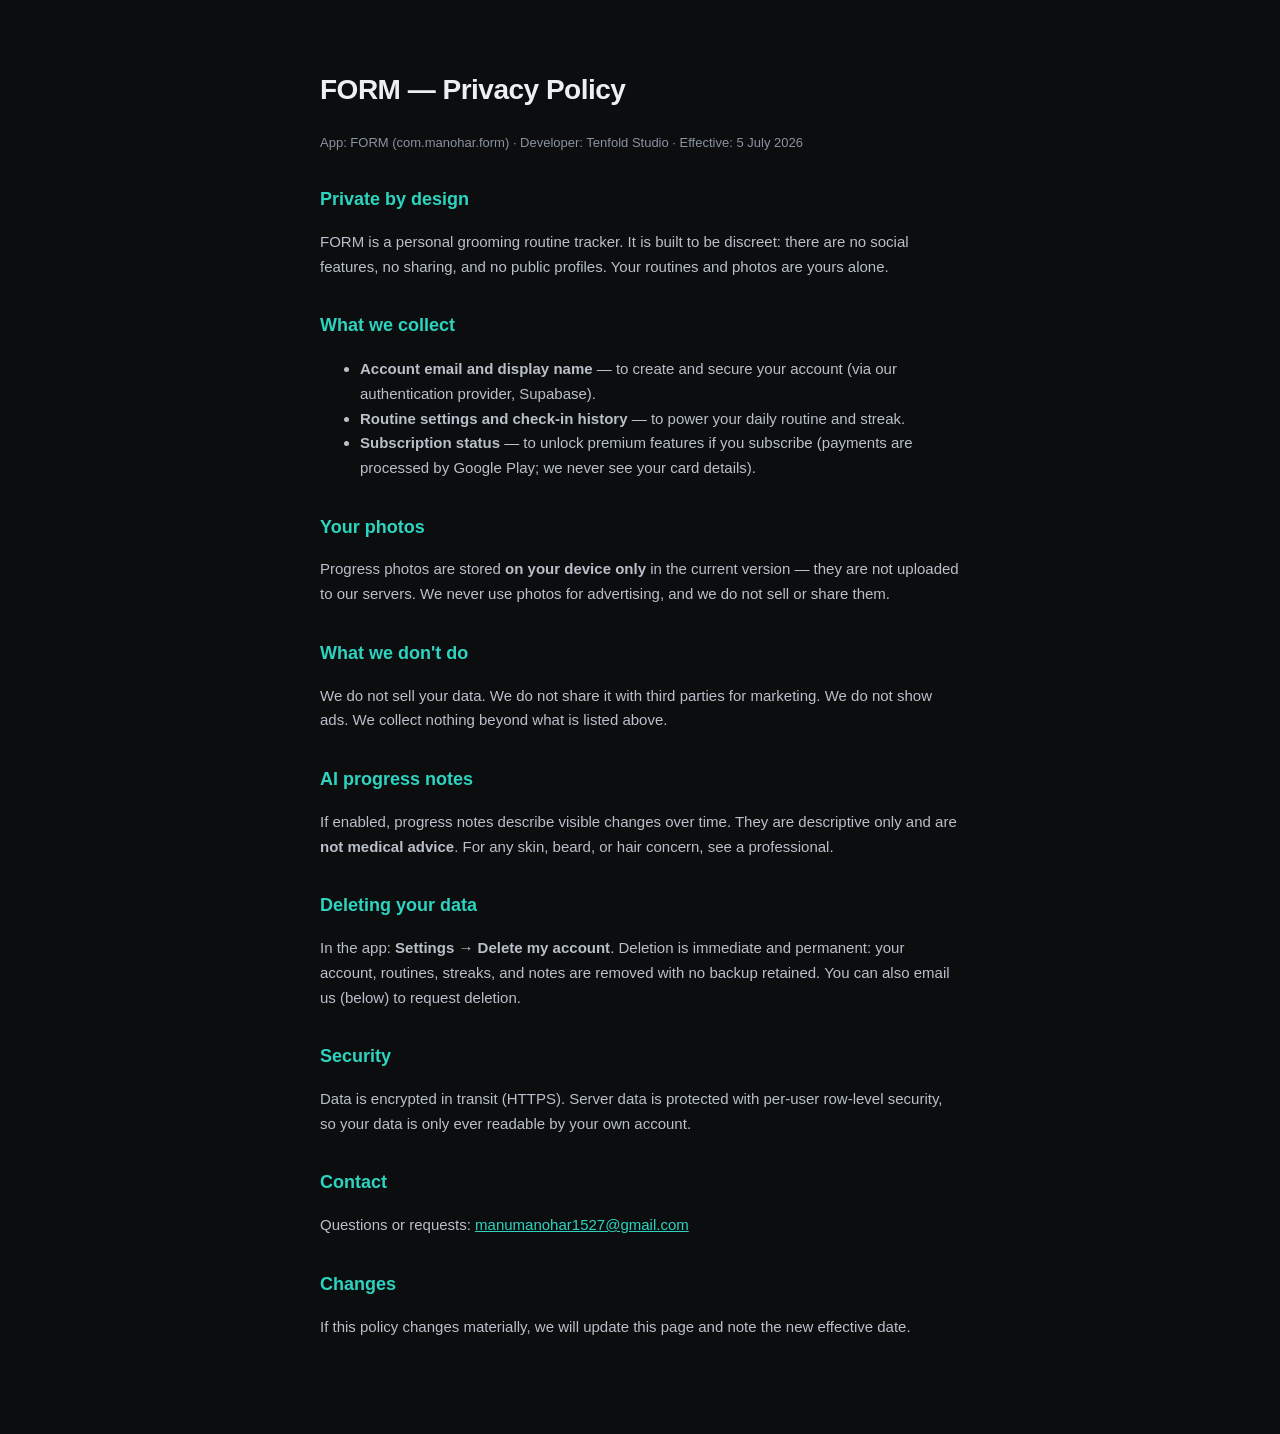
==== form-privacy.html @ 716d15b2 "Add FORM privacy policy page" ====
<!doctype html>
<html lang="en">
<head>
<meta charset="utf-8">
<meta name="viewport" content="width=device-width, initial-scale=1">
<title>FORM — Privacy Policy</title>
<style>
  body { background:#0B0D0F; color:#EDEFF1; font-family:-apple-system,BlinkMacSystemFont,"Segoe UI",Roboto,sans-serif; margin:0; }
  main { max-width:640px; margin:0 auto; padding:48px 24px 80px; line-height:1.65; }
  h1 { font-size:28px; letter-spacing:-0.5px; }
  h2 { font-size:18px; margin-top:32px; color:#2DD4BF; }
  p, li { color:#B9C0C9; font-size:15px; }
  .meta { color:#8A93A0; font-size:13px; }
  a { color:#2DD4BF; }
</style>
</head>
<body>
<main>
  <h1>FORM — Privacy Policy</h1>
  <p class="meta">App: FORM (com.manohar.form) · Developer: Tenfold Studio · Effective: 5 July 2026</p>

  <h2>Private by design</h2>
  <p>FORM is a personal grooming routine tracker. It is built to be discreet: there are no
  social features, no sharing, and no public profiles. Your routines and photos are yours alone.</p>

  <h2>What we collect</h2>
  <ul>
    <li><strong>Account email and display name</strong> — to create and secure your account
    (via our authentication provider, Supabase).</li>
    <li><strong>Routine settings and check-in history</strong> — to power your daily routine
    and streak.</li>
    <li><strong>Subscription status</strong> — to unlock premium features if you subscribe
    (payments are processed by Google Play; we never see your card details).</li>
  </ul>

  <h2>Your photos</h2>
  <p>Progress photos are stored <strong>on your device only</strong> in the current version —
  they are not uploaded to our servers. We never use photos for advertising, and we do not
  sell or share them.</p>

  <h2>What we don't do</h2>
  <p>We do not sell your data. We do not share it with third parties for marketing. We do not
  show ads. We collect nothing beyond what is listed above.</p>

  <h2>AI progress notes</h2>
  <p>If enabled, progress notes describe visible changes over time. They are descriptive only
  and are <strong>not medical advice</strong>. For any skin, beard, or hair concern, see a
  professional.</p>

  <h2>Deleting your data</h2>
  <p>In the app: <strong>Settings → Delete my account</strong>. Deletion is immediate and
  permanent: your account, routines, streaks, and notes are removed with no backup retained.
  You can also email us (below) to request deletion.</p>

  <h2>Security</h2>
  <p>Data is encrypted in transit (HTTPS). Server data is protected with per-user row-level
  security, so your data is only ever readable by your own account.</p>

  <h2>Contact</h2>
  <p>Questions or requests: <a href="mailto:manumanohar1527@gmail.com">manumanohar1527@gmail.com</a></p>

  <h2>Changes</h2>
  <p>If this policy changes materially, we will update this page and note the new effective date.</p>
</main>
</body>
</html>
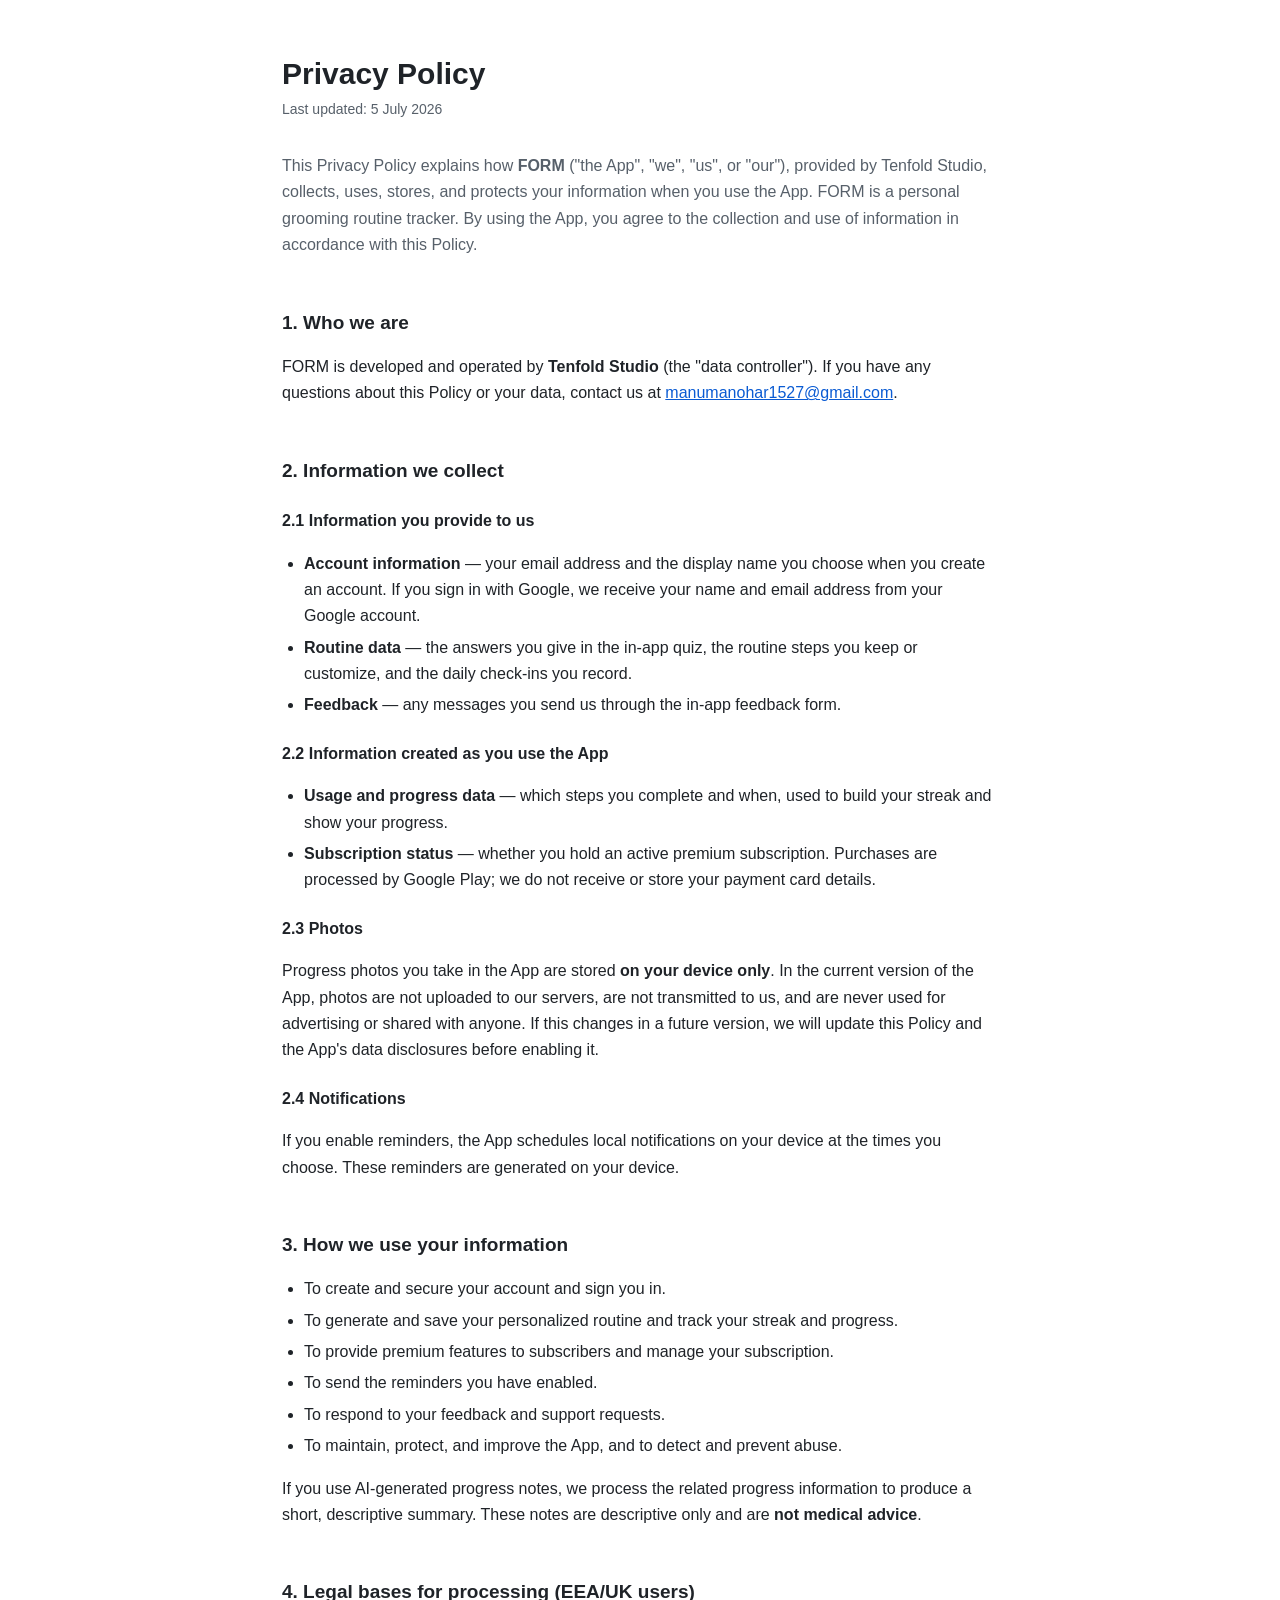
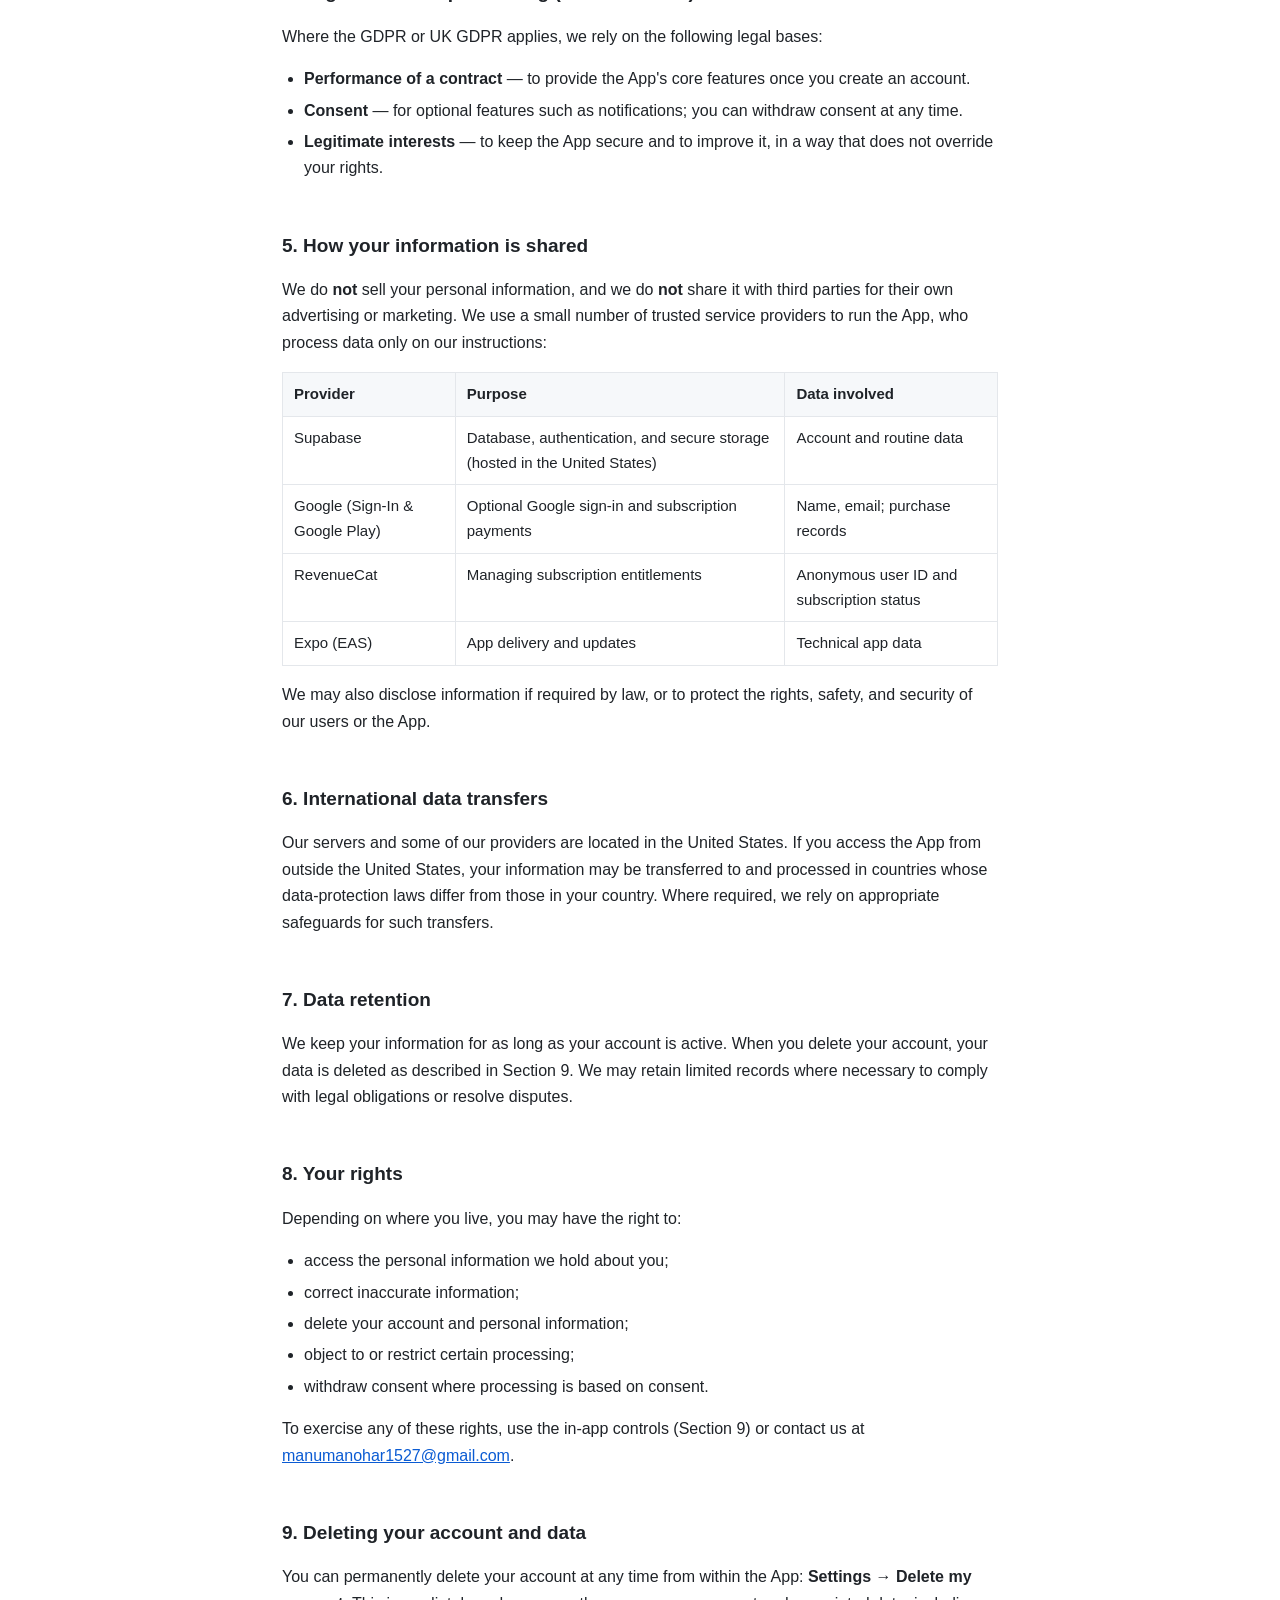
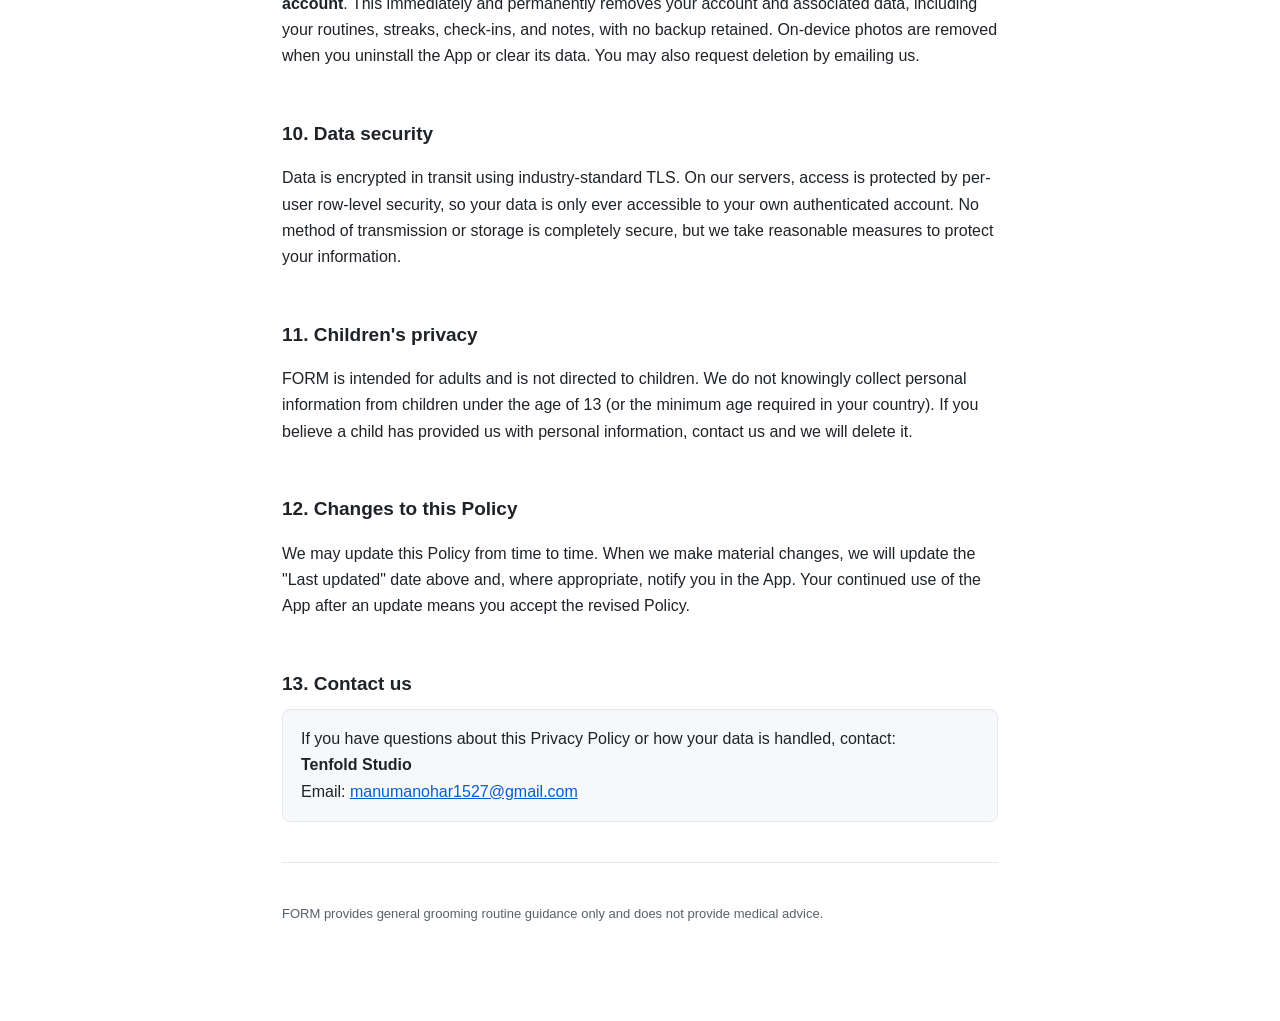
==== commit 1f5db7c9: "Replace privacy policy with a standard, plain-formatted version" ====
--- a/form-privacy.html
+++ b/form-privacy.html
@@ -3,64 +3,209 @@
 <head>
 <meta charset="utf-8">
 <meta name="viewport" content="width=device-width, initial-scale=1">
-<title>FORM — Privacy Policy</title>
+<title>Privacy Policy — FORM</title>
+<meta name="description" content="Privacy Policy for the FORM mobile application.">
 <style>
-  body { background:#0B0D0F; color:#EDEFF1; font-family:-apple-system,BlinkMacSystemFont,"Segoe UI",Roboto,sans-serif; margin:0; }
-  main { max-width:640px; margin:0 auto; padding:48px 24px 80px; line-height:1.65; }
-  h1 { font-size:28px; letter-spacing:-0.5px; }
-  h2 { font-size:18px; margin-top:32px; color:#2DD4BF; }
-  p, li { color:#B9C0C9; font-size:15px; }
-  .meta { color:#8A93A0; font-size:13px; }
-  a { color:#2DD4BF; }
+  :root { --text:#1f2328; --muted:#57606a; --rule:#e4e7eb; --link:#0a5bd3; }
+  * { box-sizing: border-box; }
+  body {
+    margin: 0;
+    background: #ffffff;
+    color: var(--text);
+    font-family: -apple-system, BlinkMacSystemFont, "Segoe UI", Roboto, Helvetica, Arial, sans-serif;
+    line-height: 1.65;
+    font-size: 16px;
+  }
+  .wrap { max-width: 760px; margin: 0 auto; padding: 56px 22px 96px; }
+  h1 { font-size: 30px; line-height: 1.2; margin: 0 0 6px; }
+  .updated { color: var(--muted); font-size: 14px; margin: 0 0 32px; }
+  h2 { font-size: 19px; margin: 40px 0 10px; padding-top: 8px; }
+  h3 { font-size: 16px; margin: 22px 0 6px; }
+  p, li { color: var(--text); }
+  ul { padding-left: 22px; }
+  li { margin: 5px 0; }
+  a { color: var(--link); }
+  .lead { color: var(--muted); font-size: 16px; }
+  table { border-collapse: collapse; width: 100%; margin: 14px 0; font-size: 15px; }
+  th, td { border: 1px solid var(--rule); padding: 9px 11px; text-align: left; vertical-align: top; }
+  th { background: #f6f8fa; font-weight: 600; }
+  hr { border: 0; border-top: 1px solid var(--rule); margin: 40px 0; }
+  .contact { background: #f6f8fa; border: 1px solid var(--rule); border-radius: 8px; padding: 16px 18px; }
+  code { background: #f6f8fa; padding: 1px 5px; border-radius: 4px; font-size: 14px; }
 </style>
 </head>
 <body>
-<main>
-  <h1>FORM — Privacy Policy</h1>
-  <p class="meta">App: FORM (com.manohar.form) · Developer: Tenfold Studio · Effective: 5 July 2026</p>
-
-  <h2>Private by design</h2>
-  <p>FORM is a personal grooming routine tracker. It is built to be discreet: there are no
-  social features, no sharing, and no public profiles. Your routines and photos are yours alone.</p>
-
-  <h2>What we collect</h2>
-  <ul>
-    <li><strong>Account email and display name</strong> — to create and secure your account
-    (via our authentication provider, Supabase).</li>
-    <li><strong>Routine settings and check-in history</strong> — to power your daily routine
-    and streak.</li>
-    <li><strong>Subscription status</strong> — to unlock premium features if you subscribe
-    (payments are processed by Google Play; we never see your card details).</li>
-  </ul>
-
-  <h2>Your photos</h2>
-  <p>Progress photos are stored <strong>on your device only</strong> in the current version —
-  they are not uploaded to our servers. We never use photos for advertising, and we do not
-  sell or share them.</p>
-
-  <h2>What we don't do</h2>
-  <p>We do not sell your data. We do not share it with third parties for marketing. We do not
-  show ads. We collect nothing beyond what is listed above.</p>
-
-  <h2>AI progress notes</h2>
-  <p>If enabled, progress notes describe visible changes over time. They are descriptive only
-  and are <strong>not medical advice</strong>. For any skin, beard, or hair concern, see a
-  professional.</p>
-
-  <h2>Deleting your data</h2>
-  <p>In the app: <strong>Settings → Delete my account</strong>. Deletion is immediate and
-  permanent: your account, routines, streaks, and notes are removed with no backup retained.
-  You can also email us (below) to request deletion.</p>
-
-  <h2>Security</h2>
-  <p>Data is encrypted in transit (HTTPS). Server data is protected with per-user row-level
-  security, so your data is only ever readable by your own account.</p>
-
-  <h2>Contact</h2>
-  <p>Questions or requests: <a href="mailto:manumanohar1527@gmail.com">manumanohar1527@gmail.com</a></p>
-
-  <h2>Changes</h2>
-  <p>If this policy changes materially, we will update this page and note the new effective date.</p>
-</main>
+<div class="wrap">
+
+  <h1>Privacy Policy</h1>
+  <p class="updated">Last updated: 5 July 2026</p>
+
+  <p class="lead">
+    This Privacy Policy explains how <strong>FORM</strong> ("the App", "we", "us", or "our"),
+    provided by Tenfold Studio, collects, uses, stores, and protects your information when you
+    use the App. FORM is a personal grooming routine tracker. By using the App, you agree to the
+    collection and use of information in accordance with this Policy.
+  </p>
+
+  <h2>1. Who we are</h2>
+  <p>
+    FORM is developed and operated by <strong>Tenfold Studio</strong> (the "data controller").
+    If you have any questions about this Policy or your data, contact us at
+    <a href="mailto:manumanohar1527@gmail.com">manumanohar1527@gmail.com</a>.
+  </p>
+
+  <h2>2. Information we collect</h2>
+
+  <h3>2.1 Information you provide to us</h3>
+  <ul>
+    <li><strong>Account information</strong> — your email address and the display name you
+      choose when you create an account. If you sign in with Google, we receive your name and
+      email address from your Google account.</li>
+    <li><strong>Routine data</strong> — the answers you give in the in-app quiz, the routine
+      steps you keep or customize, and the daily check-ins you record.</li>
+    <li><strong>Feedback</strong> — any messages you send us through the in-app feedback form.</li>
+  </ul>
+
+  <h3>2.2 Information created as you use the App</h3>
+  <ul>
+    <li><strong>Usage and progress data</strong> — which steps you complete and when, used to
+      build your streak and show your progress.</li>
+    <li><strong>Subscription status</strong> — whether you hold an active premium subscription.
+      Purchases are processed by Google Play; we do not receive or store your payment card
+      details.</li>
+  </ul>
+
+  <h3>2.3 Photos</h3>
+  <p>
+    Progress photos you take in the App are stored <strong>on your device only</strong>. In the
+    current version of the App, photos are not uploaded to our servers, are not transmitted to
+    us, and are never used for advertising or shared with anyone. If this changes in a future
+    version, we will update this Policy and the App's data disclosures before enabling it.
+  </p>
+
+  <h3>2.4 Notifications</h3>
+  <p>
+    If you enable reminders, the App schedules local notifications on your device at the times
+    you choose. These reminders are generated on your device.
+  </p>
+
+  <h2>3. How we use your information</h2>
+  <ul>
+    <li>To create and secure your account and sign you in.</li>
+    <li>To generate and save your personalized routine and track your streak and progress.</li>
+    <li>To provide premium features to subscribers and manage your subscription.</li>
+    <li>To send the reminders you have enabled.</li>
+    <li>To respond to your feedback and support requests.</li>
+    <li>To maintain, protect, and improve the App, and to detect and prevent abuse.</li>
+  </ul>
+  <p>
+    If you use AI-generated progress notes, we process the related progress information to
+    produce a short, descriptive summary. These notes are descriptive only and are
+    <strong>not medical advice</strong>.
+  </p>
+
+  <h2>4. Legal bases for processing (EEA/UK users)</h2>
+  <p>Where the GDPR or UK GDPR applies, we rely on the following legal bases:</p>
+  <ul>
+    <li><strong>Performance of a contract</strong> — to provide the App's core features once you
+      create an account.</li>
+    <li><strong>Consent</strong> — for optional features such as notifications; you can withdraw
+      consent at any time.</li>
+    <li><strong>Legitimate interests</strong> — to keep the App secure and to improve it, in a
+      way that does not override your rights.</li>
+  </ul>
+
+  <h2>5. How your information is shared</h2>
+  <p>
+    We do <strong>not</strong> sell your personal information, and we do <strong>not</strong>
+    share it with third parties for their own advertising or marketing. We use a small number of
+    trusted service providers to run the App, who process data only on our instructions:
+  </p>
+  <table>
+    <tr><th>Provider</th><th>Purpose</th><th>Data involved</th></tr>
+    <tr><td>Supabase</td><td>Database, authentication, and secure storage (hosted in the United States)</td><td>Account and routine data</td></tr>
+    <tr><td>Google (Sign-In &amp; Google Play)</td><td>Optional Google sign-in and subscription payments</td><td>Name, email; purchase records</td></tr>
+    <tr><td>RevenueCat</td><td>Managing subscription entitlements</td><td>Anonymous user ID and subscription status</td></tr>
+    <tr><td>Expo (EAS)</td><td>App delivery and updates</td><td>Technical app data</td></tr>
+  </table>
+  <p>
+    We may also disclose information if required by law, or to protect the rights, safety, and
+    security of our users or the App.
+  </p>
+
+  <h2>6. International data transfers</h2>
+  <p>
+    Our servers and some of our providers are located in the United States. If you access the
+    App from outside the United States, your information may be transferred to and processed in
+    countries whose data-protection laws differ from those in your country. Where required, we
+    rely on appropriate safeguards for such transfers.
+  </p>
+
+  <h2>7. Data retention</h2>
+  <p>
+    We keep your information for as long as your account is active. When you delete your account,
+    your data is deleted as described in Section 9. We may retain limited records where necessary
+    to comply with legal obligations or resolve disputes.
+  </p>
+
+  <h2>8. Your rights</h2>
+  <p>Depending on where you live, you may have the right to:</p>
+  <ul>
+    <li>access the personal information we hold about you;</li>
+    <li>correct inaccurate information;</li>
+    <li>delete your account and personal information;</li>
+    <li>object to or restrict certain processing;</li>
+    <li>withdraw consent where processing is based on consent.</li>
+  </ul>
+  <p>To exercise any of these rights, use the in-app controls (Section 9) or contact us at
+    <a href="mailto:manumanohar1527@gmail.com">manumanohar1527@gmail.com</a>.</p>
+
+  <h2>9. Deleting your account and data</h2>
+  <p>
+    You can permanently delete your account at any time from within the App:
+    <strong>Settings &rarr; Delete my account</strong>. This immediately and permanently removes
+    your account and associated data, including your routines, streaks, check-ins, and notes,
+    with no backup retained. On-device photos are removed when you uninstall the App or clear its
+    data. You may also request deletion by emailing us.
+  </p>
+
+  <h2>10. Data security</h2>
+  <p>
+    Data is encrypted in transit using industry-standard TLS. On our servers, access is
+    protected by per-user row-level security, so your data is only ever accessible to your own
+    authenticated account. No method of transmission or storage is completely secure, but we
+    take reasonable measures to protect your information.
+  </p>
+
+  <h2>11. Children's privacy</h2>
+  <p>
+    FORM is intended for adults and is not directed to children. We do not knowingly collect
+    personal information from children under the age of 13 (or the minimum age required in your
+    country). If you believe a child has provided us with personal information, contact us and we
+    will delete it.
+  </p>
+
+  <h2>12. Changes to this Policy</h2>
+  <p>
+    We may update this Policy from time to time. When we make material changes, we will update
+    the "Last updated" date above and, where appropriate, notify you in the App. Your continued
+    use of the App after an update means you accept the revised Policy.
+  </p>
+
+  <h2>13. Contact us</h2>
+  <div class="contact">
+    <p style="margin:0">
+      If you have questions about this Privacy Policy or how your data is handled, contact:<br>
+      <strong>Tenfold Studio</strong><br>
+      Email: <a href="mailto:manumanohar1527@gmail.com">manumanohar1527@gmail.com</a>
+    </p>
+  </div>
+
+  <hr>
+  <p style="color:var(--muted); font-size:13px; margin:0">
+    FORM provides general grooming routine guidance only and does not provide medical advice.
+  </p>
+
+</div>
 </body>
 </html>
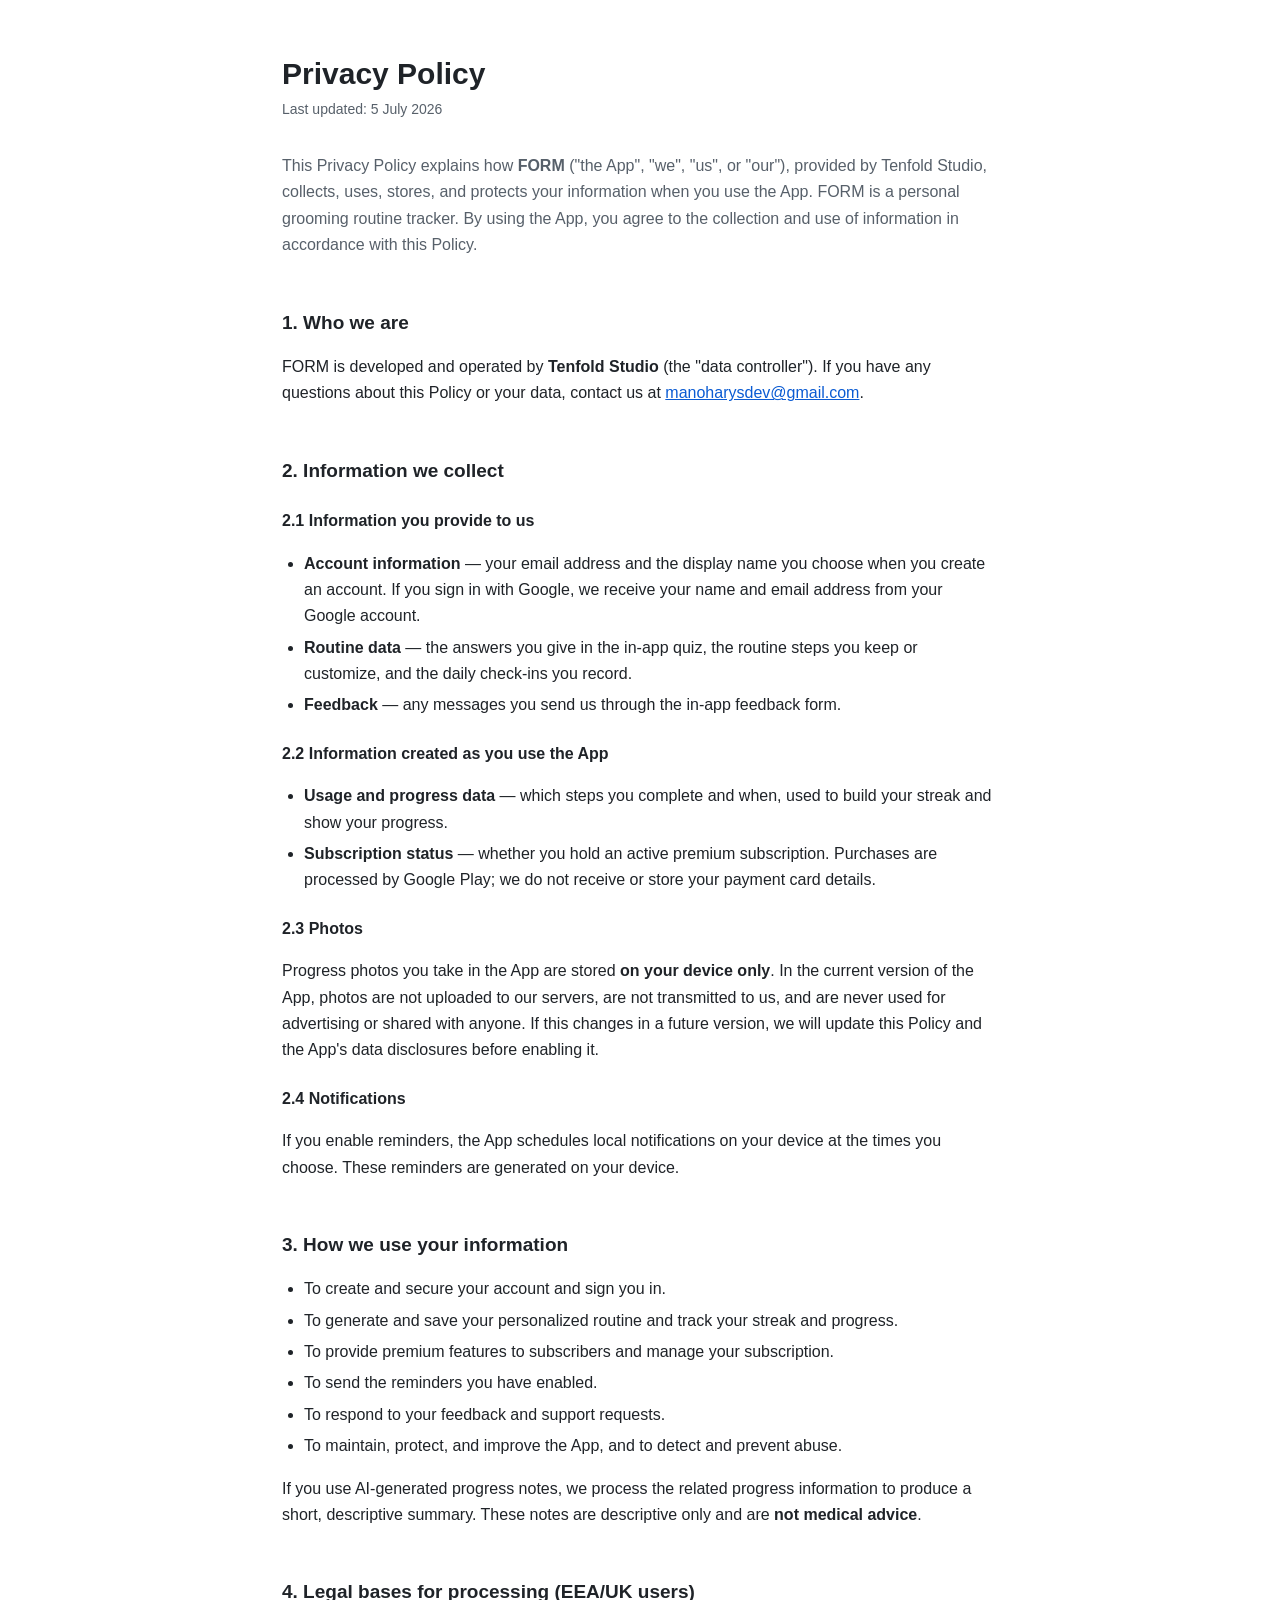
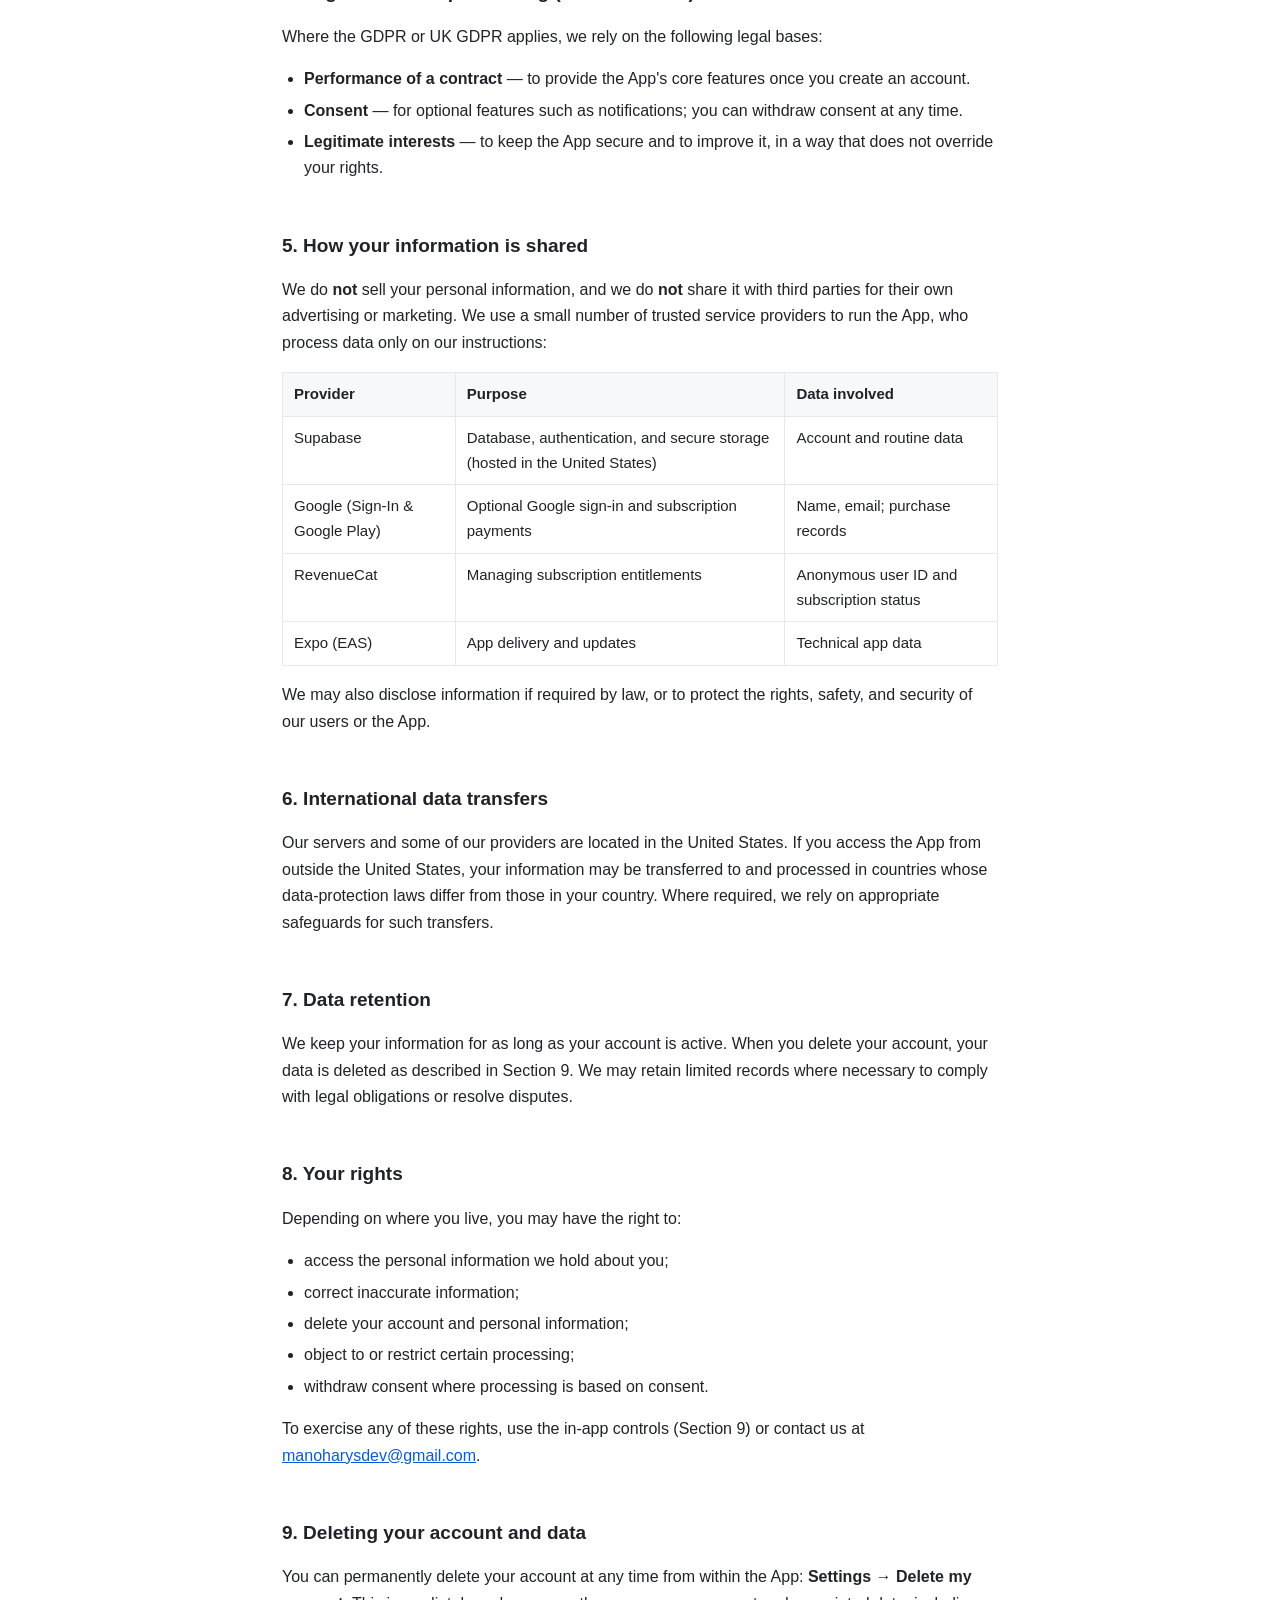
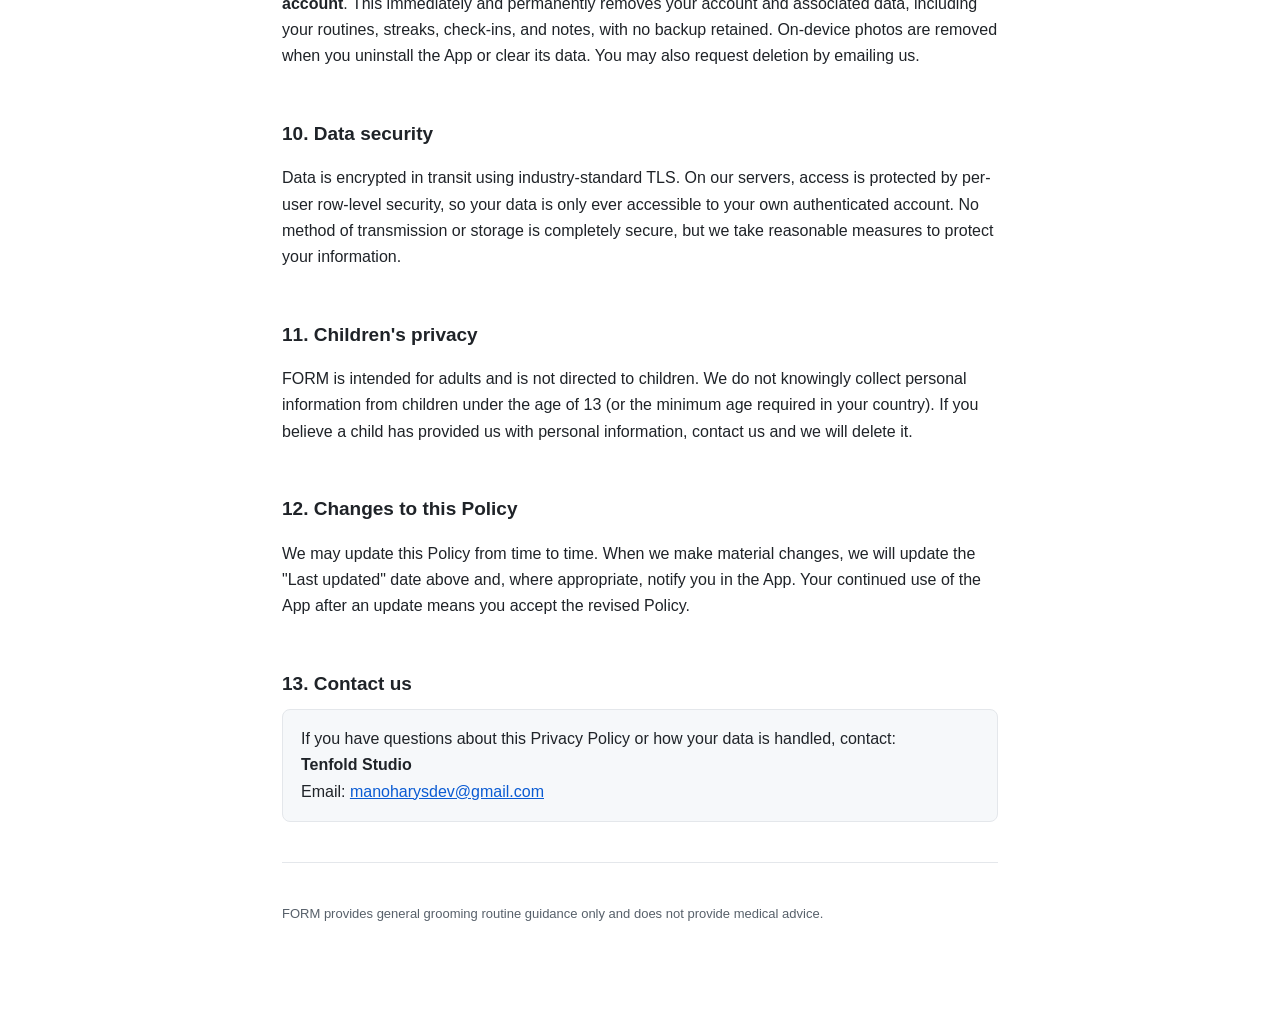
==== commit c7e20449: "Use dedicated contact email in privacy policy" ====
--- a/form-privacy.html
+++ b/form-privacy.html
@@ -51,7 +51,7 @@
   <p>
     FORM is developed and operated by <strong>Tenfold Studio</strong> (the "data controller").
     If you have any questions about this Policy or your data, contact us at
-    <a href="mailto:manumanohar1527@gmail.com">manumanohar1527@gmail.com</a>.
+    <a href="mailto:manoharysdev@gmail.com">manoharysdev@gmail.com</a>.
   </p>
 
   <h2>2. Information we collect</h2>
@@ -158,7 +158,7 @@
     <li>withdraw consent where processing is based on consent.</li>
   </ul>
   <p>To exercise any of these rights, use the in-app controls (Section 9) or contact us at
-    <a href="mailto:manumanohar1527@gmail.com">manumanohar1527@gmail.com</a>.</p>
+    <a href="mailto:manoharysdev@gmail.com">manoharysdev@gmail.com</a>.</p>
 
   <h2>9. Deleting your account and data</h2>
   <p>
@@ -197,7 +197,7 @@
     <p style="margin:0">
       If you have questions about this Privacy Policy or how your data is handled, contact:<br>
       <strong>Tenfold Studio</strong><br>
-      Email: <a href="mailto:manumanohar1527@gmail.com">manumanohar1527@gmail.com</a>
+      Email: <a href="mailto:manoharysdev@gmail.com">manoharysdev@gmail.com</a>
     </p>
   </div>
 
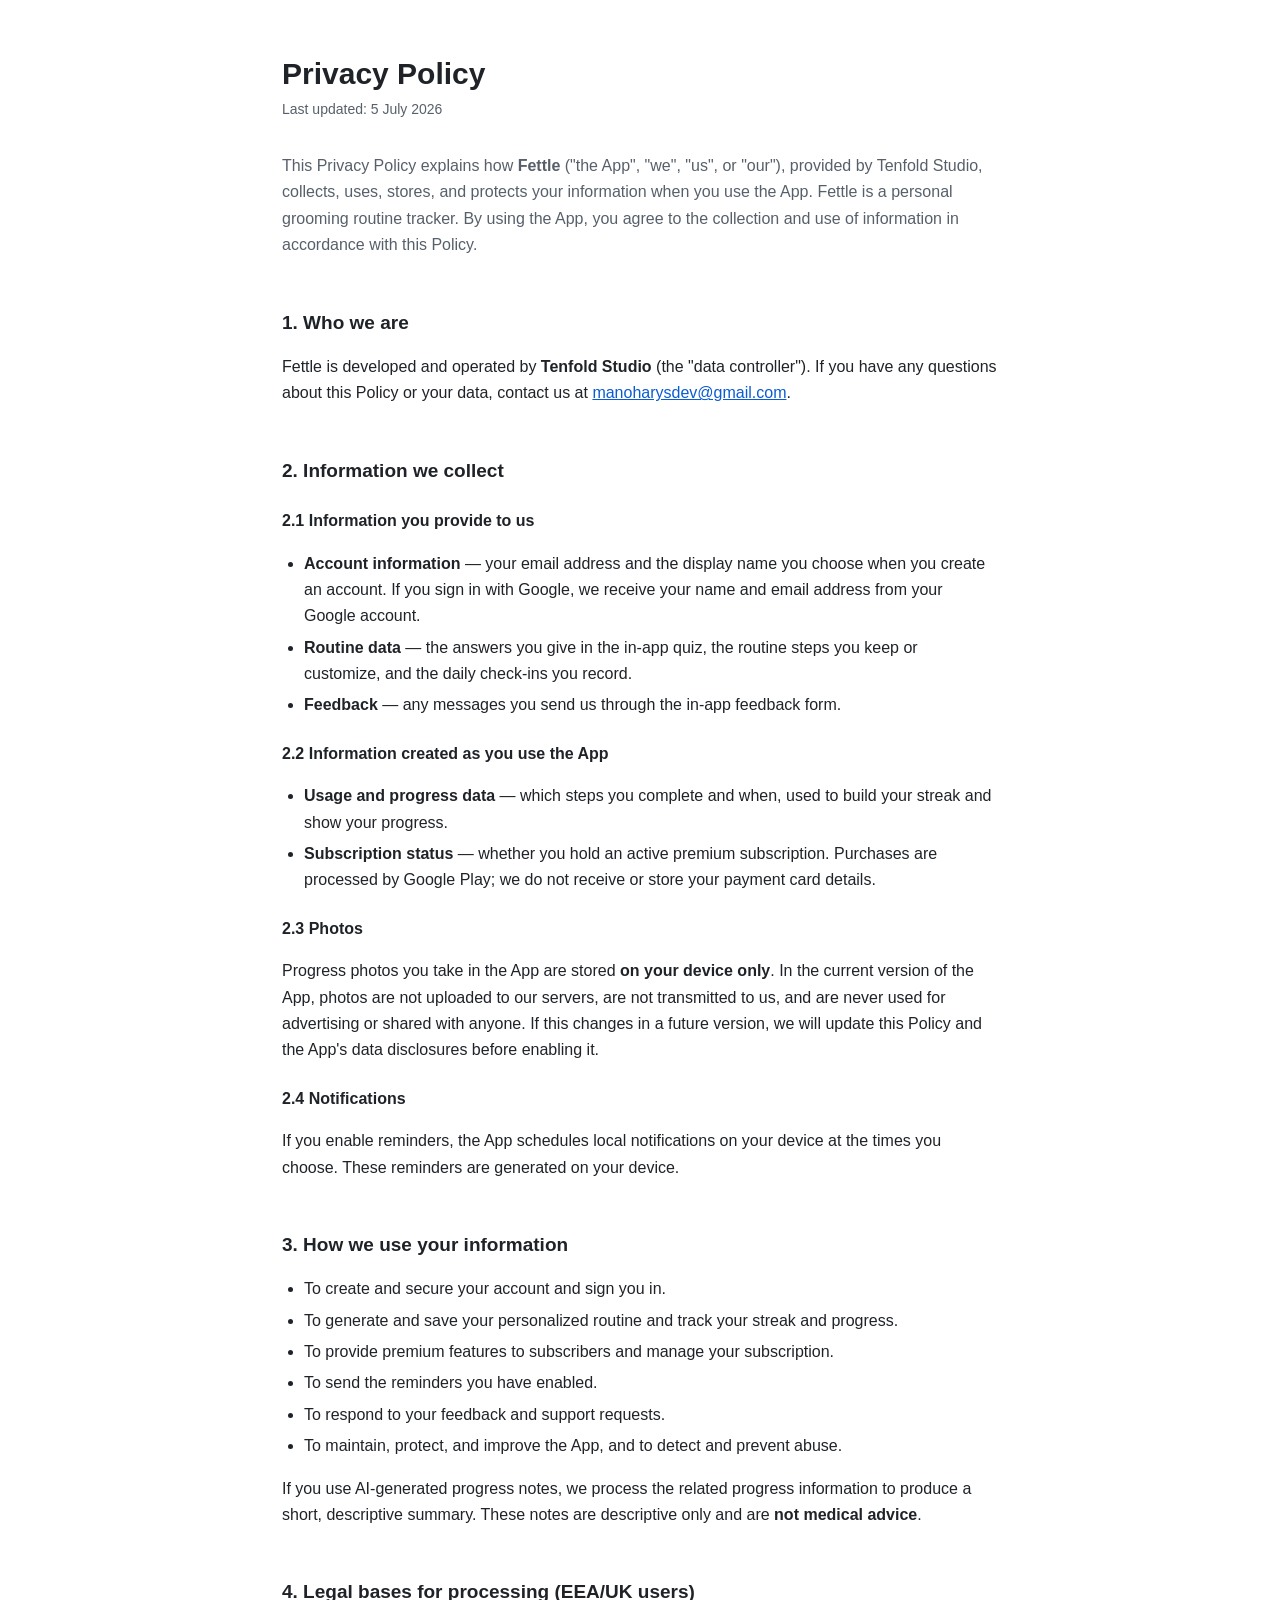
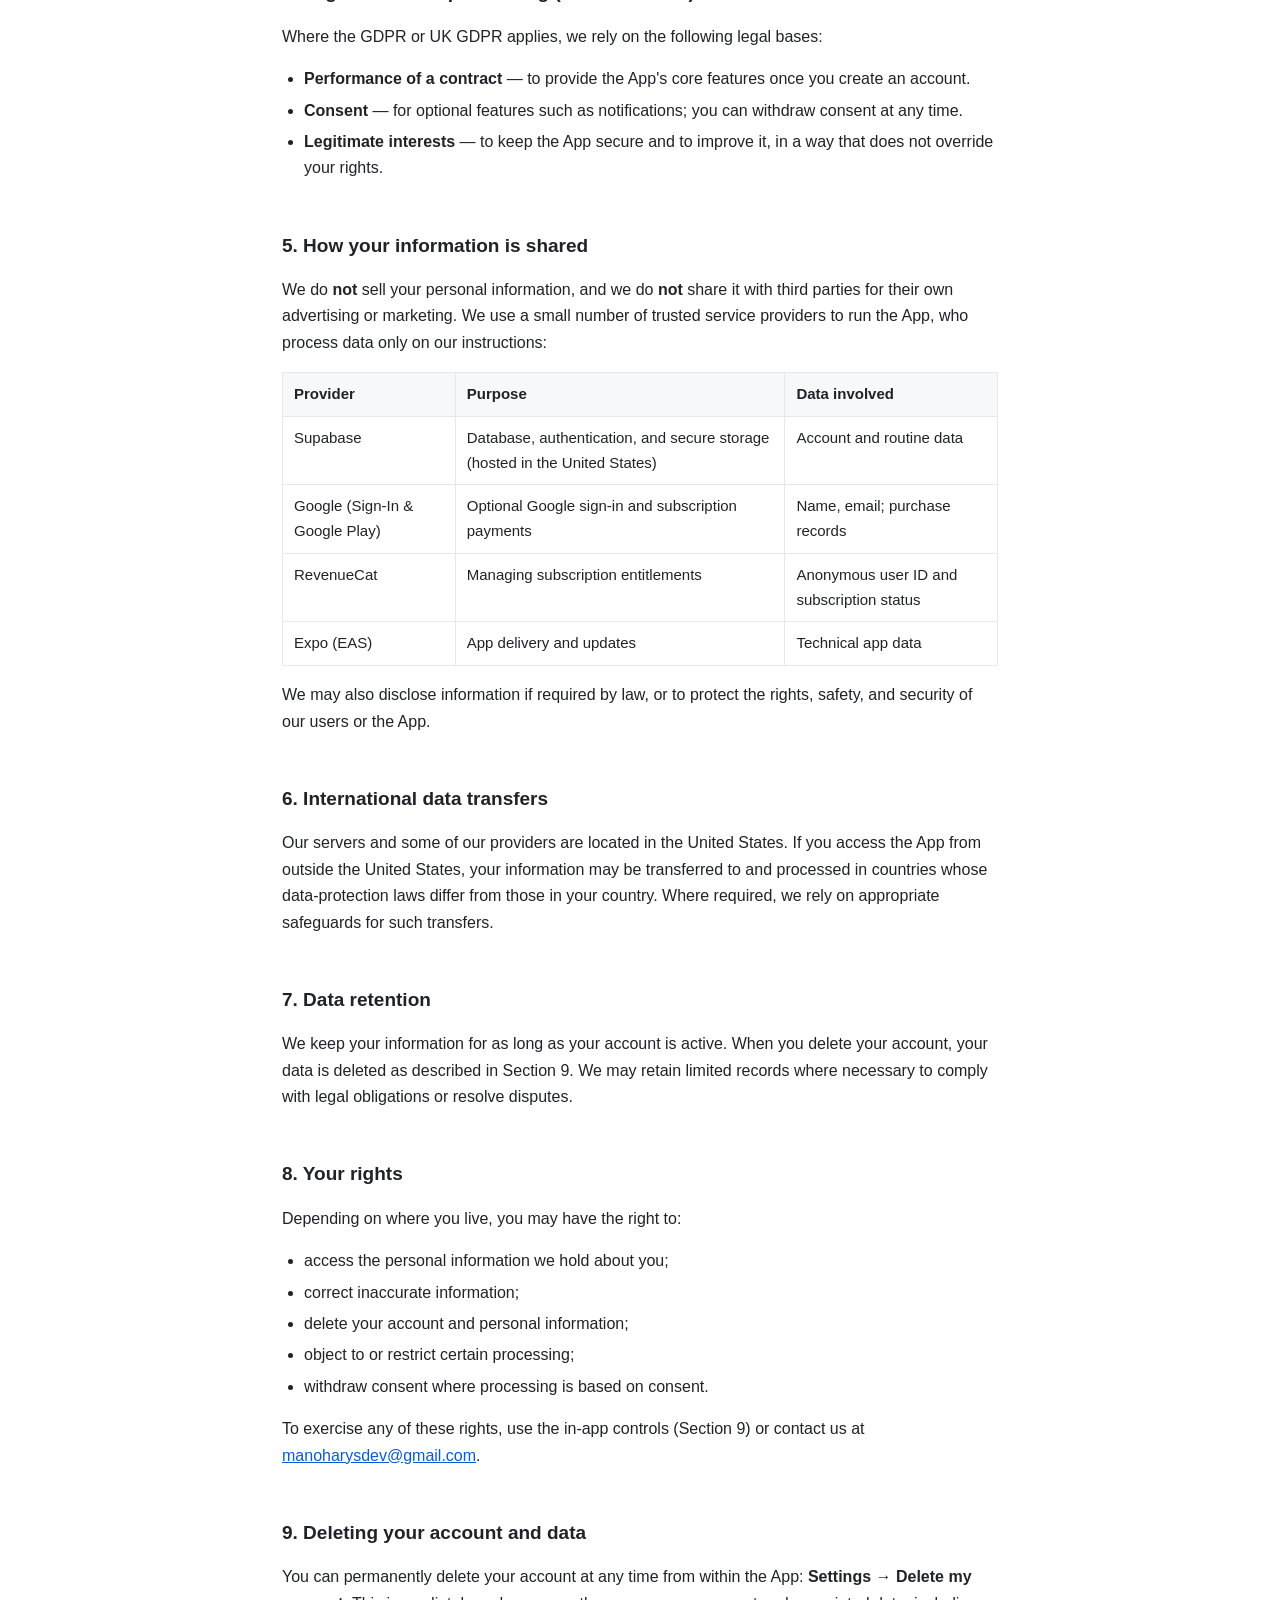
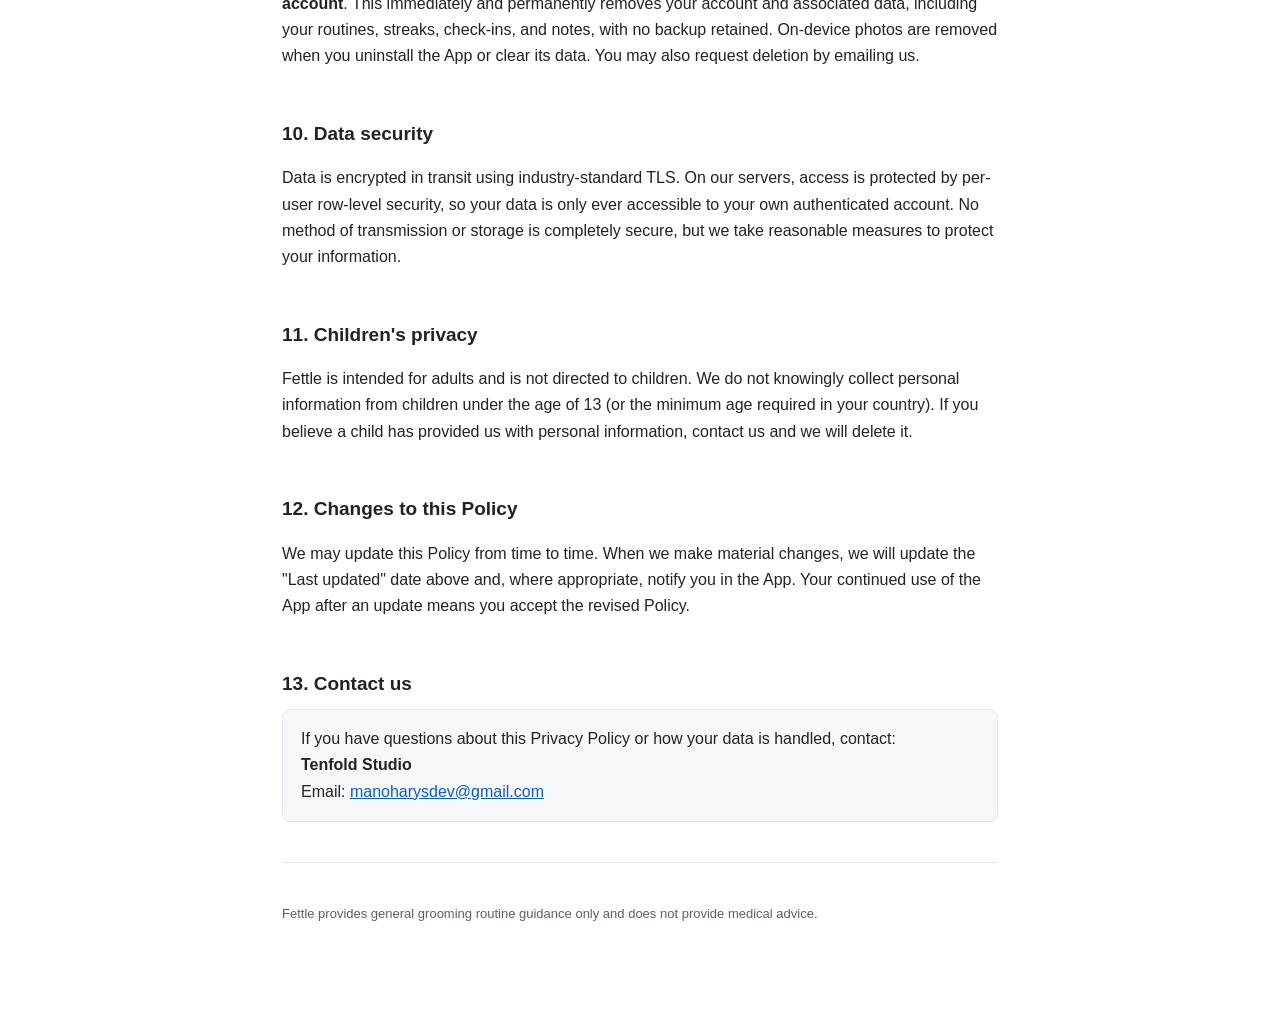
==== commit 75083ff0: "Rebrand privacy policy from FORM to Fettle" ====
--- a/form-privacy.html
+++ b/form-privacy.html
@@ -3,8 +3,8 @@
 <head>
 <meta charset="utf-8">
 <meta name="viewport" content="width=device-width, initial-scale=1">
-<title>Privacy Policy — FORM</title>
-<meta name="description" content="Privacy Policy for the FORM mobile application.">
+<title>Privacy Policy — Fettle</title>
+<meta name="description" content="Privacy Policy for the Fettle mobile application.">
 <style>
   :root { --text:#1f2328; --muted:#57606a; --rule:#e4e7eb; --link:#0a5bd3; }
   * { box-sizing: border-box; }
@@ -41,15 +41,15 @@
   <p class="updated">Last updated: 5 July 2026</p>
 
   <p class="lead">
-    This Privacy Policy explains how <strong>FORM</strong> ("the App", "we", "us", or "our"),
+    This Privacy Policy explains how <strong>Fettle</strong> ("the App", "we", "us", or "our"),
     provided by Tenfold Studio, collects, uses, stores, and protects your information when you
-    use the App. FORM is a personal grooming routine tracker. By using the App, you agree to the
+    use the App. Fettle is a personal grooming routine tracker. By using the App, you agree to the
     collection and use of information in accordance with this Policy.
   </p>
 
   <h2>1. Who we are</h2>
   <p>
-    FORM is developed and operated by <strong>Tenfold Studio</strong> (the "data controller").
+    Fettle is developed and operated by <strong>Tenfold Studio</strong> (the "data controller").
     If you have any questions about this Policy or your data, contact us at
     <a href="mailto:manoharysdev@gmail.com">manoharysdev@gmail.com</a>.
   </p>
@@ -179,7 +179,7 @@
 
   <h2>11. Children's privacy</h2>
   <p>
-    FORM is intended for adults and is not directed to children. We do not knowingly collect
+    Fettle is intended for adults and is not directed to children. We do not knowingly collect
     personal information from children under the age of 13 (or the minimum age required in your
     country). If you believe a child has provided us with personal information, contact us and we
     will delete it.
@@ -203,7 +203,7 @@
 
   <hr>
   <p style="color:var(--muted); font-size:13px; margin:0">
-    FORM provides general grooming routine guidance only and does not provide medical advice.
+    Fettle provides general grooming routine guidance only and does not provide medical advice.
   </p>
 
 </div>
